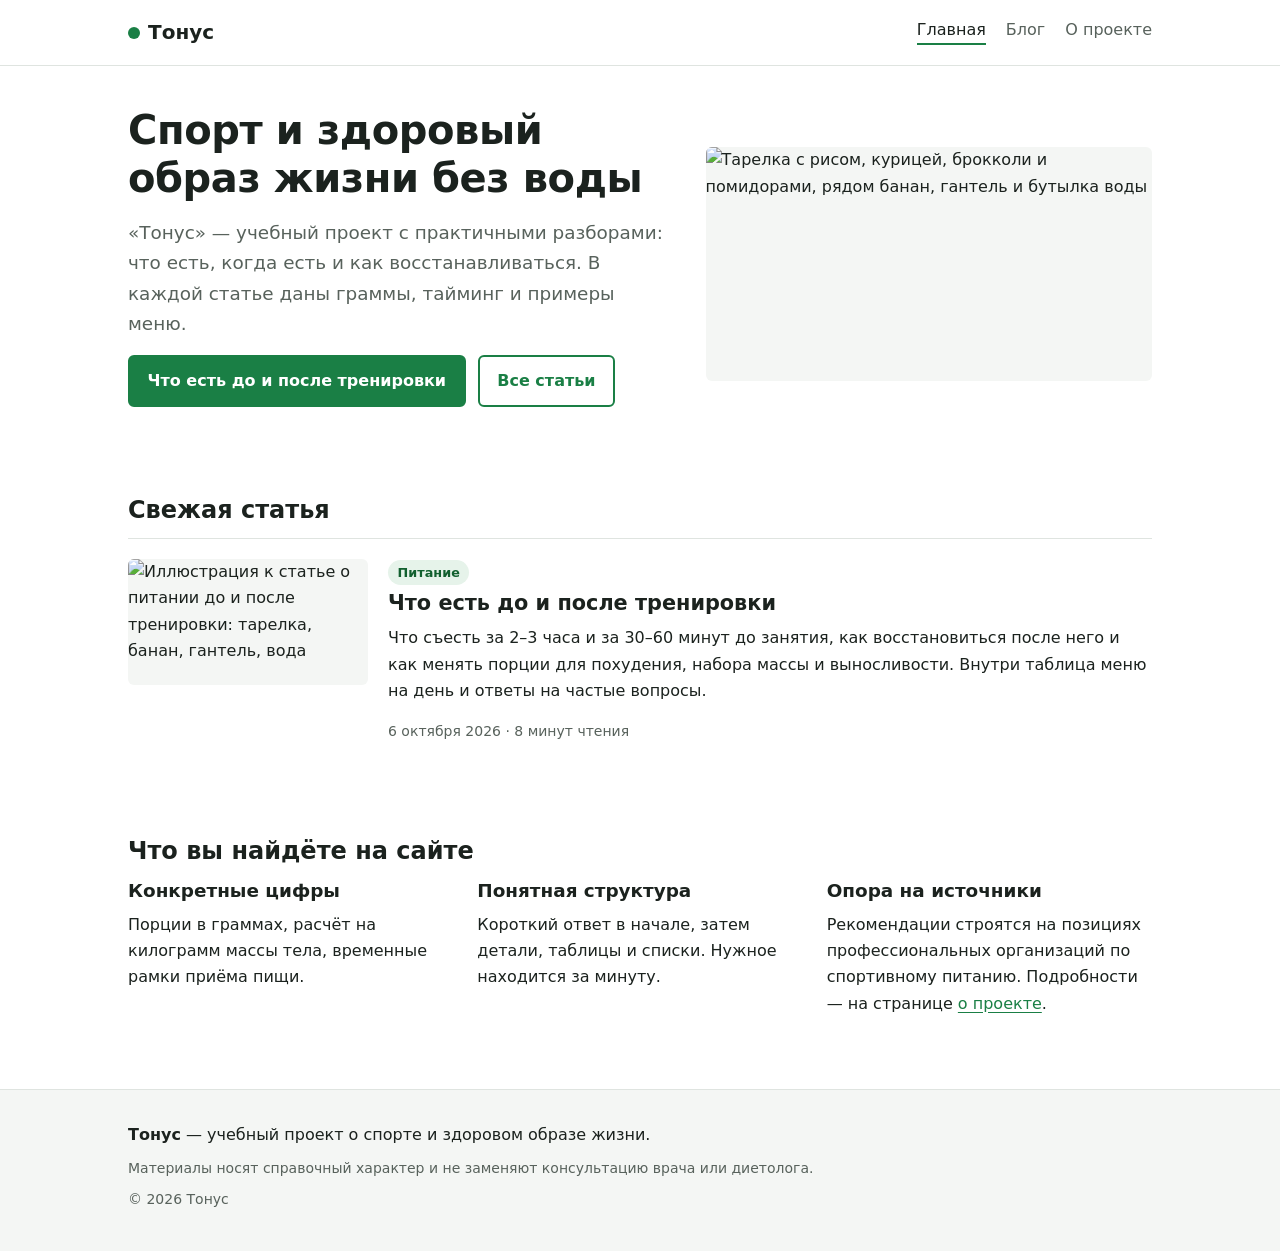
==== index.html @ 139d0c21 "Add files via upload" ====
<!doctype html>
<html lang="ru">
<head>
  <meta charset="utf-8">
  <meta name="viewport" content="width=device-width, initial-scale=1">
  <title>Тонус — спорт и здоровый образ жизни: питание и тренировки</title>
  <meta name="description" content="«Тонус» — учебный проект о спорте и здоровом образе жизни: практичные разборы питания и тренировок с цифрами, порциями и примерами меню.">
  <meta name="robots" content="index, follow">
  <link rel="canonical" href="https://example.com/">
  <link rel="icon" href="images/favicon.svg" type="image/svg+xml">
  <meta property="og:type" content="website">
  <meta property="og:locale" content="ru_RU">
  <meta property="og:site_name" content="Тонус">
  <meta property="og:title" content="Тонус — спорт и здоровый образ жизни: питание и тренировки">
  <meta property="og:description" content="«Тонус» — учебный проект о спорте и здоровом образе жизни: практичные разборы питания и тренировок с цифрами, порциями и примерами меню.">
  <meta property="og:url" content="https://example.com/">
  <meta property="og:image" content="https://example.com/images/og-cover.png">
  <meta name="twitter:card" content="summary_large_image">
  <link rel="stylesheet" href="style.css">
  <script type="application/ld+json">
  {
    "@context": "https://schema.org",
    "@type": "WebSite",
    "name": "Тонус",
    "url": "https://example.com/",
    "inLanguage": "ru",
    "description": "Учебный проект о спорте и здоровом образе жизни: питание, тренировки, восстановление."
  }
  </script>
</head>
<body>
  <a class="skip" href="#main">К содержимому</a>

  <header class="site-header">
    <div class="wrap">
      <a class="brand" href="index.html">Тонус</a>
      <nav class="site-nav" aria-label="Основное меню">
        <ul>
          <li><a href="index.html" aria-current="page">Главная</a></li>
          <li><a href="blog.html">Блог</a></li>
          <li><a href="about.html">О проекте</a></li>
        </ul>
      </nav>
    </div>
  </header>

  <main id="main">
    <section class="hero wrap">
      <div>
        <h1>Спорт и здоровый образ жизни без воды</h1>
        <p class="lead">«Тонус» — учебный проект с практичными разборами: что есть, когда есть и как восстанавливаться. В каждой статье даны граммы, тайминг и примеры меню.</p>
        <p class="actions">
          <a class="btn" href="chto-est-do-i-posle-trenirovki.html">Что есть до и после тренировки</a>
          <a class="btn btn--ghost" href="blog.html">Все статьи</a>
        </p>
      </div>
      <img src="images/pitanie-pered-trenirovkoi.svg" width="1200" height="630" alt="Тарелка с рисом, курицей, брокколи и помидорами, рядом банан, гантель и бутылка воды">
    </section>

    <section class="wrap section" aria-labelledby="latest">
      <h2 id="latest">Свежая статья</h2>
      <article class="post">
        <img src="images/pitanie-pered-trenirovkoi.svg" width="1200" height="630" alt="Иллюстрация к статье о питании до и после тренировки: тарелка, банан, гантель, вода" loading="lazy">
        <div>
          <span class="tag">Питание</span>
          <h3><a href="chto-est-do-i-posle-trenirovki.html">Что есть до и после тренировки</a></h3>
          <p>Что съесть за 2–3 часа и за 30–60 минут до занятия, как восстановиться после него и как менять порции для похудения, набора массы и выносливости. Внутри таблица меню на день и ответы на частые вопросы.</p>
          <p class="small"><time datetime="2026-10-06">6 октября 2026</time> · 8 минут чтения</p>
        </div>
      </article>
    </section>

    <section class="wrap section" aria-labelledby="inside">
      <h2 id="inside">Что вы найдёте на сайте</h2>
      <div class="features">
        <div>
          <h3>Конкретные цифры</h3>
          <p>Порции в граммах, расчёт на килограмм массы тела, временные рамки приёма пищи.</p>
        </div>
        <div>
          <h3>Понятная структура</h3>
          <p>Короткий ответ в начале, затем детали, таблицы и списки. Нужное находится за минуту.</p>
        </div>
        <div>
          <h3>Опора на источники</h3>
          <p>Рекомендации строятся на позициях профессиональных организаций по спортивному питанию. Подробности — на странице <a href="about.html">о проекте</a>.</p>
        </div>
      </div>
    </section>
  </main>

  <footer class="site-footer">
    <div class="wrap">
      <p><strong>Тонус</strong> — учебный проект о спорте и здоровом образе жизни.</p>
      <p class="small">Материалы носят справочный характер и не заменяют консультацию врача или диетолога.</p>
      <p class="small">© 2026 Тонус</p>
    </div>
  </footer>
</body>
</html>
---- style.css ----
/* «Тонус»: минималистичный адаптивный стиль.
   Одна колонка для чтения, белый и серый фон, зелёный акцент только на ссылках, кнопках и метках. */

:root {
  --bg: #ffffff;
  --bg-soft: #f4f6f4;
  --fg: #1b221e;
  --muted: #58625c;
  --line: #dfe4e0;
  --accent: #1a7f45;
  --accent-strong: #12602f;
  --accent-soft: #e6f3ea;
  --on-accent: #ffffff;
  --font: system-ui, -apple-system, "Segoe UI", Roboto, "Helvetica Neue", Arial, sans-serif;
  --radius: 6px;
  --measure: 44rem;
  --wide: 66rem;
  color-scheme: light;
}

@media (prefers-color-scheme: dark) {
  :root:not([data-theme="light"]) {
    --bg: #121614;
    --bg-soft: #1a201d;
    --fg: #e8ece9;
    --muted: #9ba69f;
    --line: #2b332f;
    --accent: #4cc27d;
    --accent-strong: #7bd9a2;
    --accent-soft: #16281e;
    --on-accent: #0b1a11;
    color-scheme: dark;
  }
}

:root[data-theme="dark"] {
  --bg: #121614;
  --bg-soft: #1a201d;
  --fg: #e8ece9;
  --muted: #9ba69f;
  --line: #2b332f;
  --accent: #4cc27d;
  --accent-strong: #7bd9a2;
  --accent-soft: #16281e;
  --on-accent: #0b1a11;
  color-scheme: dark;
}

/* Основа */
*,
*::before,
*::after {
  box-sizing: border-box;
}

html {
  -webkit-text-size-adjust: 100%;
}

body {
  margin: 0;
  background: var(--bg);
  color: var(--fg);
  font: 1rem/1.65 var(--font);
}

img {
  max-width: 100%;
  height: auto;
}

a {
  color: var(--accent);
  text-underline-offset: 0.2em;
}

a:hover {
  color: var(--accent-strong);
}

:focus-visible {
  outline: 3px solid var(--accent);
  outline-offset: 2px;
}

.wrap {
  width: 100%;
  max-width: var(--wide);
  margin-inline: auto;
  padding-inline: 1rem;
}

.wrap--read {
  max-width: calc(var(--measure) + 2rem);
}

.skip {
  position: absolute;
  left: -999px;
  top: 0;
}

.skip:focus {
  left: 1rem;
  top: 1rem;
  z-index: 10;
  padding: 0.5rem 0.75rem;
  background: var(--bg);
  border-radius: var(--radius);
}

/* Шапка и меню */
.site-header {
  border-bottom: 1px solid var(--line);
}

.site-header .wrap {
  display: flex;
  flex-wrap: wrap;
  align-items: center;
  justify-content: space-between;
  gap: 0.5rem 1.5rem;
  padding-block: 1rem;
}

.brand {
  display: inline-flex;
  align-items: center;
  gap: 0.5rem;
  color: var(--fg);
  font-size: 1.25rem;
  font-weight: 700;
  text-decoration: none;
}

.brand::before {
  content: "";
  width: 0.75rem;
  height: 0.75rem;
  border-radius: 50%;
  background: var(--accent);
}

.brand:hover {
  color: var(--fg);
}

.site-nav ul {
  display: flex;
  flex-wrap: wrap;
  gap: 0.25rem 1.25rem;
  margin: 0;
  padding: 0;
  list-style: none;
}

.site-nav a {
  padding-block: 0.25rem;
  border-bottom: 2px solid transparent;
  color: var(--muted);
  text-decoration: none;
}

.site-nav a:hover,
.site-nav a[aria-current] {
  border-bottom-color: var(--accent);
  color: var(--fg);
}

/* Заголовки и текст */
h1 {
  margin: 0 0 1rem;
  font-size: clamp(1.75rem, 1.2rem + 2.4vw, 2.5rem);
  line-height: 1.2;
  letter-spacing: -0.01em;
  text-wrap: balance;
}

h2 {
  margin: 2.5rem 0 0.75rem;
  font-size: 1.5rem;
  line-height: 1.3;
  text-wrap: balance;
}

h3 {
  margin: 1.75rem 0 0.5rem;
  font-size: 1.15rem;
  line-height: 1.35;
}

p {
  margin: 0 0 1rem;
}

ul,
ol {
  margin: 0 0 1rem;
  padding-left: 1.25rem;
}

li {
  margin-bottom: 0.35rem;
}

.lead {
  font-size: 1.15rem;
  color: var(--muted);
}

.small {
  font-size: 0.875rem;
  color: var(--muted);
}

.meta {
  margin-bottom: 1.5rem;
  font-size: 0.9rem;
  color: var(--muted);
}

main {
  display: block;
  padding-bottom: 3rem;
}

.section {
  padding-block: 0.5rem;
}

/* Хлебные крошки */
.crumbs ol {
  display: flex;
  flex-wrap: wrap;
  gap: 0.25rem 0.5rem;
  margin: 1.25rem 0 1.5rem;
  padding: 0;
  list-style: none;
  font-size: 0.9rem;
  color: var(--muted);
}

.crumbs li {
  margin: 0;
}

.crumbs li:not(:last-child)::after {
  content: "›";
  margin-left: 0.5rem;
}

/* Кнопки */
.actions {
  display: flex;
  flex-wrap: wrap;
  gap: 0.75rem;
}

.btn {
  display: inline-block;
  padding: 0.65rem 1.1rem;
  border: 2px solid var(--accent);
  border-radius: var(--radius);
  background: var(--accent);
  color: var(--on-accent);
  font-weight: 600;
  text-decoration: none;
}

.btn:hover {
  border-color: var(--accent-strong);
  background: var(--accent-strong);
  color: var(--on-accent);
}

.btn--ghost {
  background: transparent;
  color: var(--accent);
}

.btn--ghost:hover {
  background: var(--accent-soft);
  border-color: var(--accent);
  color: var(--accent-strong);
}

/* Главная */
.hero {
  display: grid;
  grid-template-columns: minmax(0, 1.1fr) minmax(0, 0.9fr);
  gap: 2rem;
  align-items: center;
  padding-block: 2.5rem 1.5rem;
}

.hero img {
  width: 100%;
  border-radius: var(--radius);
  background: var(--bg-soft);
}

.features {
  display: grid;
  grid-template-columns: repeat(auto-fit, minmax(14rem, 1fr));
  gap: 1.5rem;
}

.features h3 {
  margin-top: 0;
}

.features > div {
  min-width: 0;
}

/* Карточки статей */
.post {
  display: grid;
  grid-template-columns: minmax(0, 15rem) minmax(0, 1fr);
  gap: 1.25rem;
  align-items: start;
  padding-block: 1.25rem;
  border-top: 1px solid var(--line);
}

.post img {
  width: 100%;
  border-radius: var(--radius);
  background: var(--bg-soft);
}

.post h2,
.post h3 {
  margin: 0.25rem 0 0.5rem;
  font-size: 1.3rem;
}

.post h2 a,
.post h3 a {
  color: var(--fg);
  text-decoration: none;
}

.post h2 a:hover,
.post h3 a:hover {
  color: var(--accent);
  text-decoration: underline;
}

.tag {
  display: inline-block;
  padding: 0.1rem 0.6rem;
  border-radius: 999px;
  background: var(--accent-soft);
  color: var(--accent-strong);
  font-size: 0.8rem;
  font-weight: 600;
}

.list-label {
  margin: 2rem 0 0.5rem;
  font-size: 0.9rem;
  font-weight: 600;
  letter-spacing: 0.04em;
  text-transform: uppercase;
  color: var(--muted);
}

.plans {
  margin-top: 1.5rem;
  padding: 1rem 1.25rem 0.5rem;
  border-radius: var(--radius);
  background: var(--bg-soft);
}

.plans h2 {
  margin-top: 0;
  font-size: 1.2rem;
}

/* Статья */
.article h2 {
  margin-top: 3rem;
  padding-top: 1.5rem;
  border-top: 1px solid var(--line);
}

.article h2:first-of-type {
  margin-top: 2rem;
}

.article .faq h2 {
  margin-top: 3rem;
}

.answer {
  margin: 1.5rem 0;
  padding: 1rem 1.25rem;
  border-radius: var(--radius);
  background: var(--accent-soft);
}

.toc {
  margin: 1.5rem 0 2rem;
  padding: 1rem 1.25rem 0.5rem;
  border-radius: var(--radius);
  background: var(--bg-soft);
}

.toc strong {
  display: block;
  margin-bottom: 0.5rem;
}

.toc ol {
  margin-bottom: 0.5rem;
}

figure {
  margin: 1.5rem 0;
}

figure img {
  width: 100%;
  border-radius: var(--radius);
  background: var(--bg-soft);
}

figcaption {
  margin-top: 0.5rem;
  font-size: 0.875rem;
  color: var(--muted);
}

.table-wrap {
  margin: 1rem 0 1.5rem;
  overflow-x: auto;
  border: 1px solid var(--line);
  border-radius: var(--radius);
}

table {
  width: 100%;
  min-width: 44rem;
  border-collapse: collapse;
  font-size: 0.95rem;
}

caption {
  padding: 0.75rem;
  text-align: left;
  font-size: 0.875rem;
  color: var(--muted);
}

th,
td {
  padding: 0.65rem 0.75rem;
  border-top: 1px solid var(--line);
  text-align: left;
  vertical-align: top;
}

thead th {
  background: var(--bg-soft);
}

tbody th {
  width: 9rem;
  font-weight: 600;
}

.faq h3 {
  margin-top: 1.5rem;
}

.sources {
  font-size: 0.9rem;
  color: var(--muted);
}

/* Подвал */
.site-footer {
  padding-block: 2rem;
  border-top: 1px solid var(--line);
  background: var(--bg-soft);
}

.site-footer p {
  margin-bottom: 0.5rem;
}

/* Мобильная версия */
@media (max-width: 48rem) {
  .hero {
    grid-template-columns: minmax(0, 1fr);
    padding-block: 1.5rem 1rem;
  }

  .hero img {
    order: -1;
  }
}

@media (max-width: 40rem) {
  .post {
    grid-template-columns: minmax(0, 1fr);
  }

  h2 {
    font-size: 1.3rem;
  }
}

@media (prefers-reduced-motion: no-preference) {
  a,
  .btn {
    transition: color 0.15s, background-color 0.15s, border-color 0.15s;
  }
}
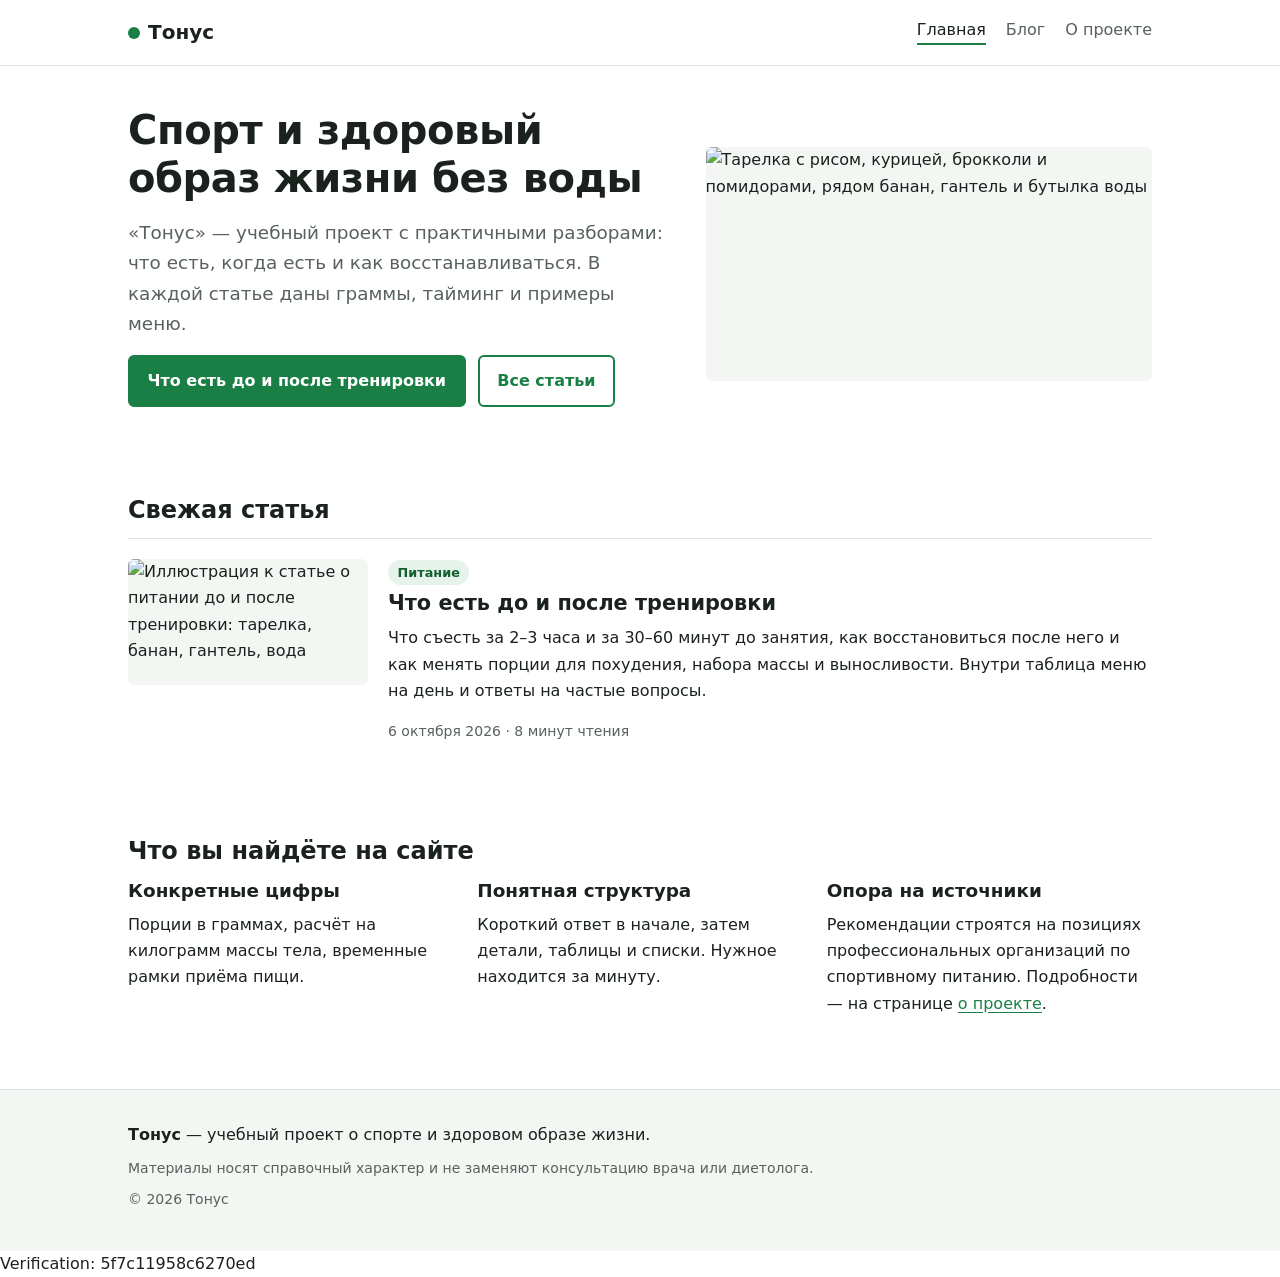
==== commit ffadd0f6: "Update index.html" ====
--- a/index.html
+++ b/index.html
@@ -27,6 +27,8 @@
     "description": "Учебный проект о спорте и здоровом образе жизни: питание, тренировки, восстановление."
   }
   </script>
+  <meta name="google-site-verification" content="ch48G_ITStYzHwIA9CyZdMAESTKlFS4_ODYLPCrQdJA" />
+  <meta name="yandex-verification" content="8de96f36bd0326d2" />
 </head>
 <body>
   <a class="skip" href="#main">К содержимому</a>
@@ -96,5 +98,6 @@
       <p class="small">© 2026 Тонус</p>
     </div>
   </footer>
+  Verification: 5f7c11958c6270ed
 </body>
 </html>
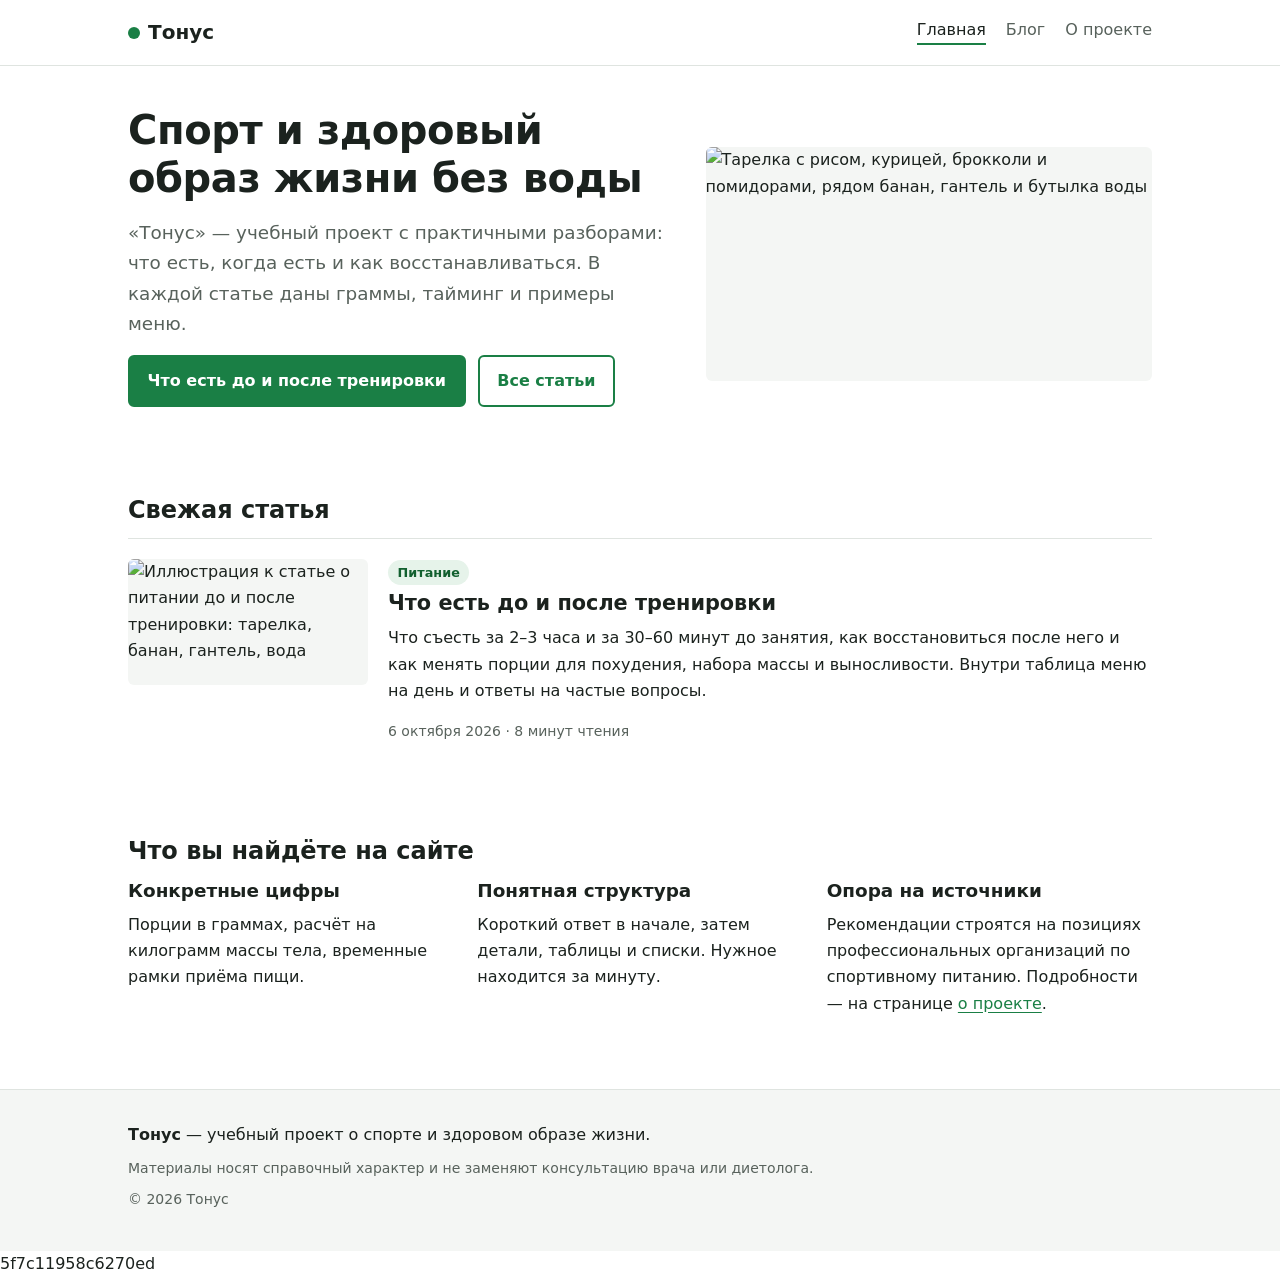
==== commit 316a6148: "Update index.html" ====
--- a/index.html
+++ b/index.html
@@ -98,6 +98,6 @@
       <p class="small">© 2026 Тонус</p>
     </div>
   </footer>
-  Verification: 5f7c11958c6270ed
+5f7c11958c6270ed
 </body>
 </html>
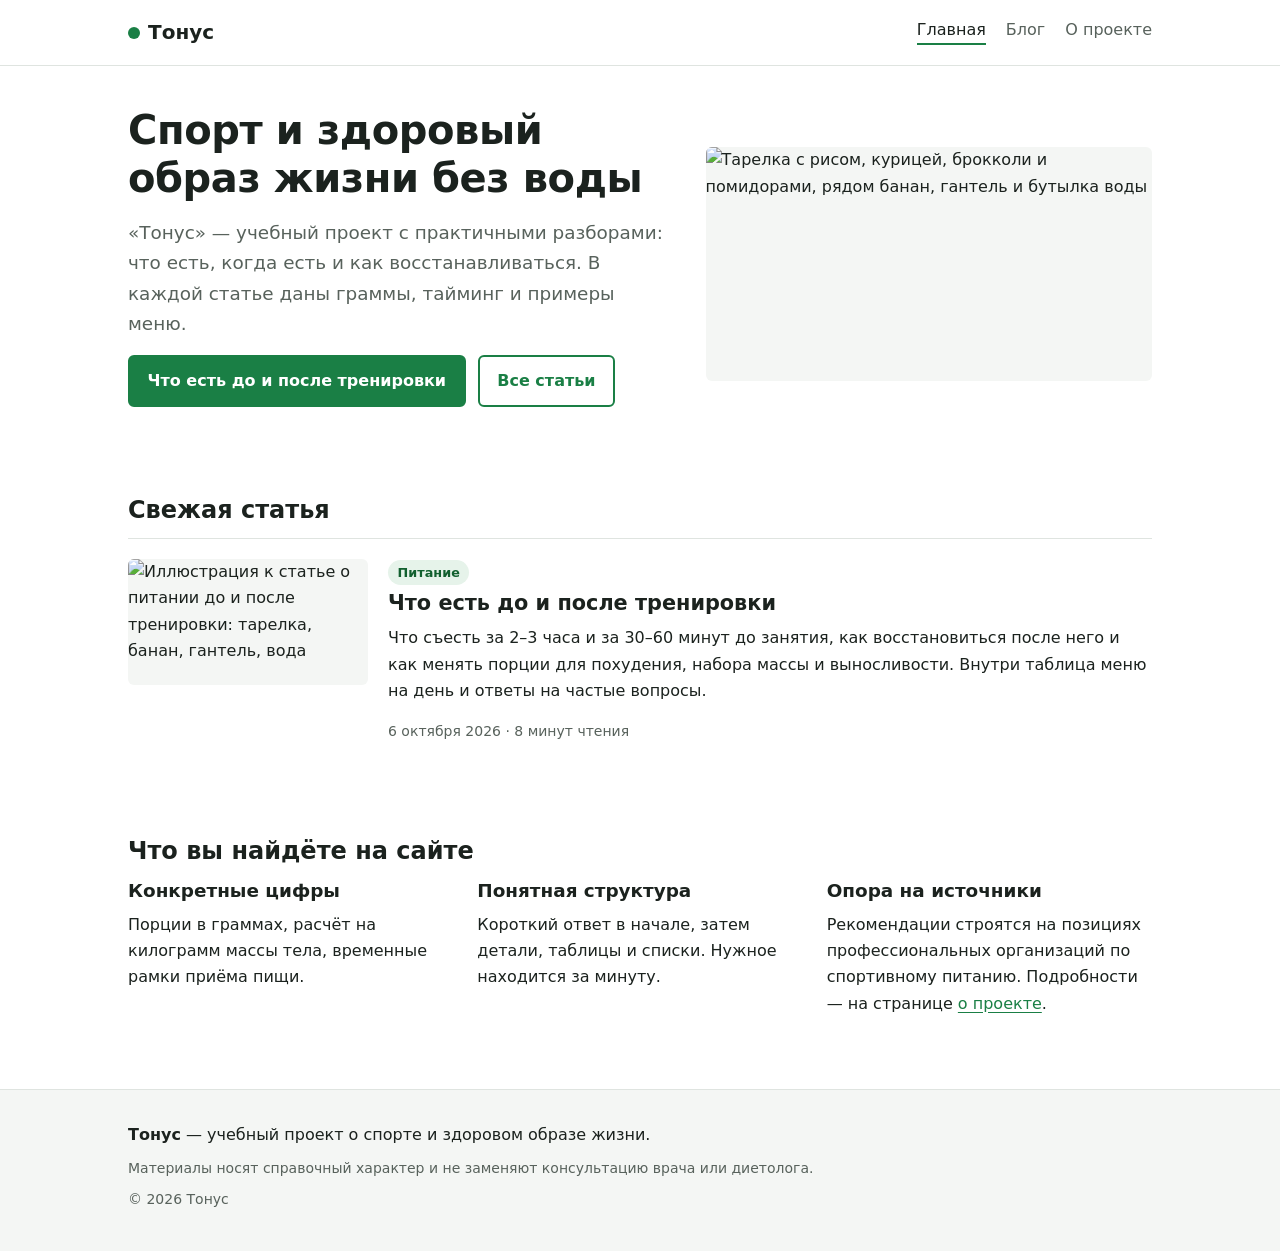
==== commit 2735a9e4: "Update index.html" ====
--- a/index.html
+++ b/index.html
@@ -28,7 +28,7 @@
   }
   </script>
   <meta name="google-site-verification" content="ch48G_ITStYzHwIA9CyZdMAESTKlFS4_ODYLPCrQdJA" />
-  <meta name="yandex-verification" content="8de96f36bd0326d2" />
+<meta name="yandex-verification" content="5f7c11958c6270ed" />
 </head>
 <body>
   <a class="skip" href="#main">К содержимому</a>
@@ -98,6 +98,5 @@
       <p class="small">© 2026 Тонус</p>
     </div>
   </footer>
-5f7c11958c6270ed
 </body>
 </html>
